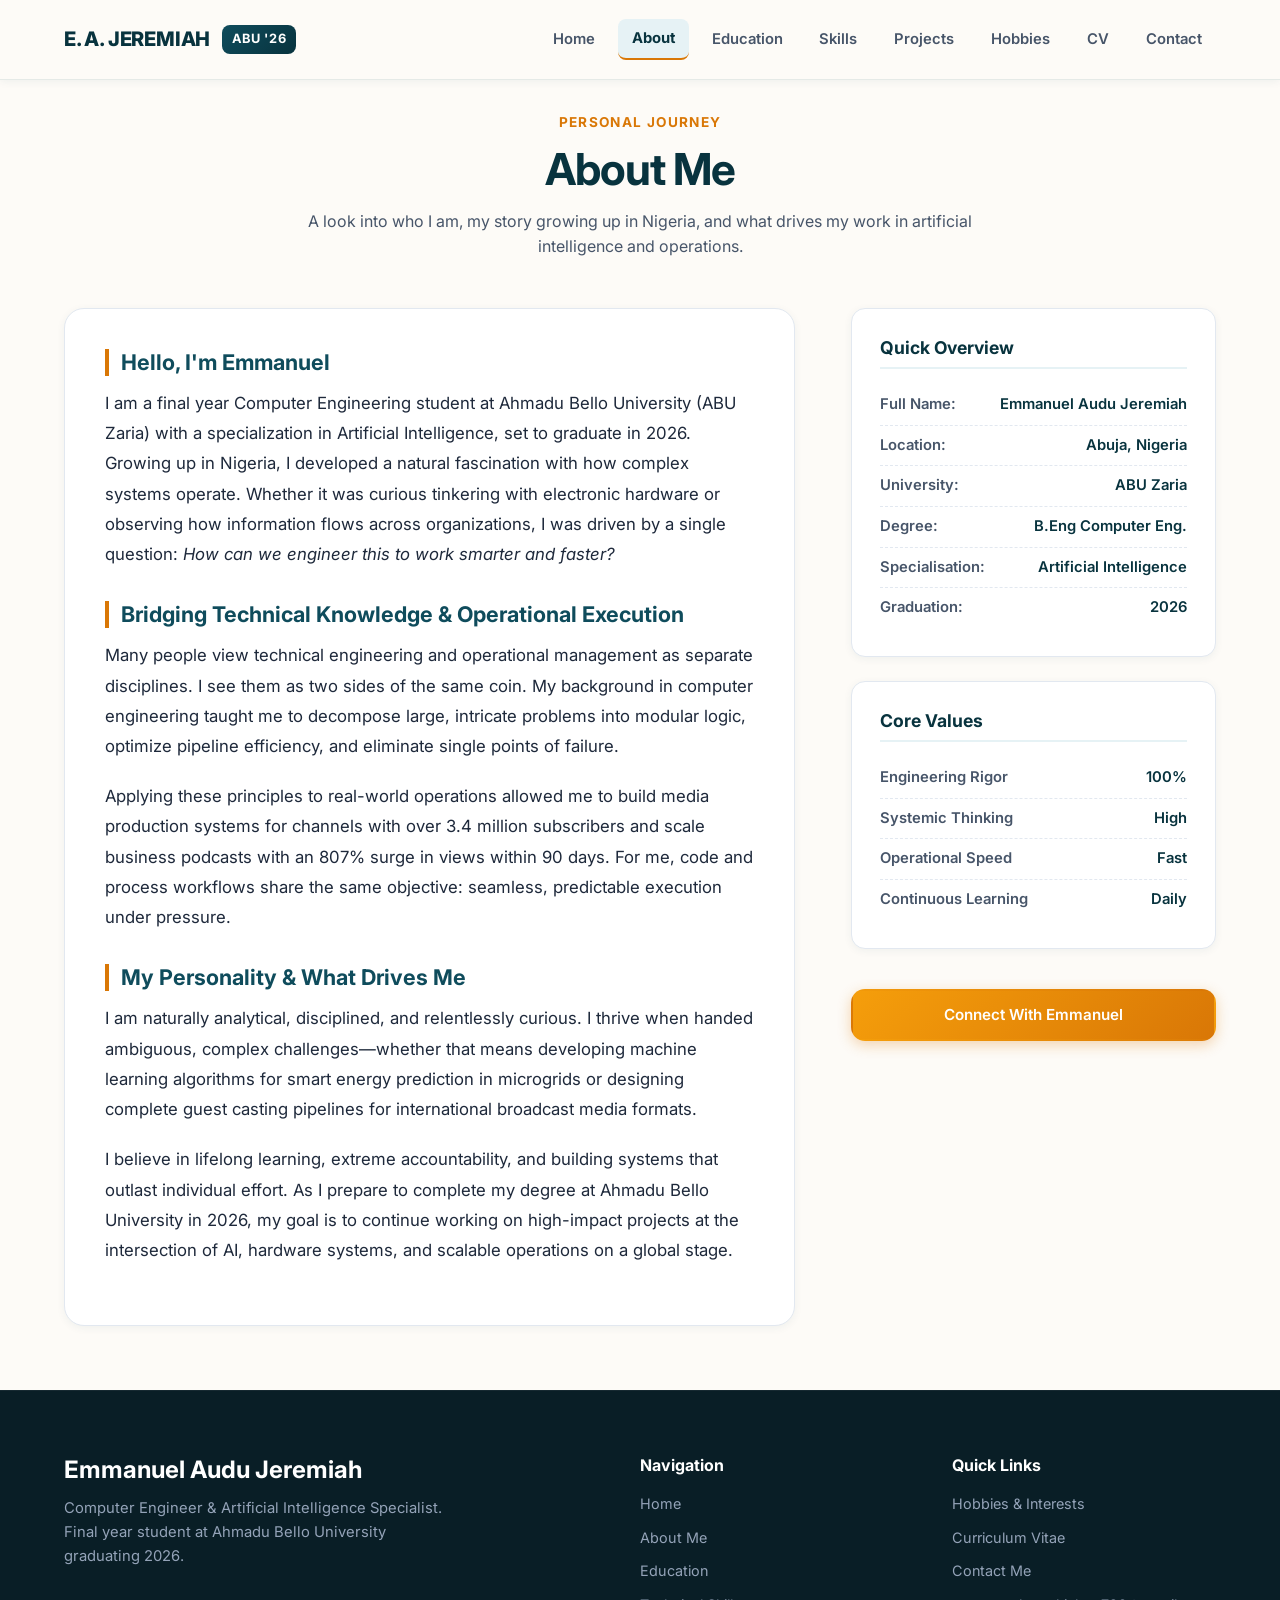
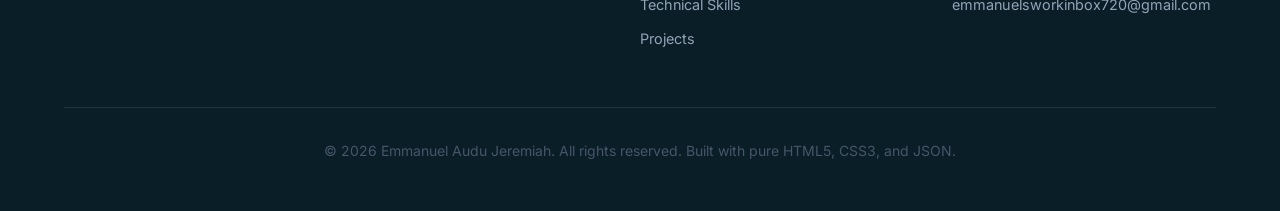
==== about.html @ a13f287c "Initial commit: Professional portfolio website for Emmanuel Audu Jeremiah" ====
<!DOCTYPE html>
<html lang="en">
<head>
  <meta charset="UTF-8">
  <meta name="viewport" content="width=device-width, initial-scale=1.0">
  <meta name="description" content="Learn about Emmanuel Audu Jeremiah — his background growing up in Nigeria, passion for AI, engineering principles, and professional philosophy.">
  <meta name="author" content="Emmanuel Audu Jeremiah">
  <title>About Me | Emmanuel Audu Jeremiah</title>
  
  <!-- CSS Stylesheet -->
  <link rel="stylesheet" href="assets/css/style.css">
</head>
<body>

  <!-- FIXED HEADER / NAVIGATION -->
  <header class="site-header">
    <div class="header-container">
      <a href="index.html" class="brand-logo" aria-label="Emmanuel Audu Jeremiah Homepage">
        <span>E. A. JEREMIAH</span>
        <span class="brand-badge">ABU '26</span>
      </a>

      <!-- CSS-Only Checkbox Hack for Mobile Navigation -->
      <input type="checkbox" id="nav-toggle" class="nav-toggle" aria-label="Toggle navigation menu">
      <label for="nav-toggle" class="nav-toggle-label">
        <span></span>
        <span></span>
        <span></span>
      </label>

      <nav class="nav-menu" role="navigation" aria-label="Main Navigation">
        <a href="index.html" class="nav-link">Home</a>
        <a href="about.html" class="nav-link active">About</a>
        <a href="education.html" class="nav-link">Education</a>
        <a href="skills.html" class="nav-link">Skills</a>
        <a href="projects.html" class="nav-link">Projects</a>
        <a href="hobbies.html" class="nav-link">Hobbies</a>
        <a href="cv.html" class="nav-link">CV</a>
        <a href="contact.html" class="nav-link">Contact</a>
      </nav>
    </div>
  </header>

  <!-- MAIN CONTENT AREA -->
  <main id="main-content">
    <div class="container">
      
      <div class="section-header">
        <span class="sub-heading">Personal Journey</span>
        <h1>About Me</h1>
        <p>A look into who I am, my story growing up in Nigeria, and what drives my work in artificial intelligence and operations.</p>
      </div>

      <div class="about-grid">
        
        <!-- MAIN ARTICLE STORY -->
        <article class="about-article">
          <h3>Hello, I'm Emmanuel</h3>
          <p>
            I am a final year Computer Engineering student at Ahmadu Bello University (ABU Zaria) with a specialization in Artificial Intelligence, set to graduate in 2026. Growing up in Nigeria, I developed a natural fascination with how complex systems operate. Whether it was curious tinkering with electronic hardware or observing how information flows across organizations, I was driven by a single question: <em>How can we engineer this to work smarter and faster?</em>
          </p>

          <h3>Bridging Technical Knowledge &amp; Operational Execution</h3>
          <p>
            Many people view technical engineering and operational management as separate disciplines. I see them as two sides of the same coin. My background in computer engineering taught me to decompose large, intricate problems into modular logic, optimize pipeline efficiency, and eliminate single points of failure.
          </p>
          <p>
            Applying these principles to real-world operations allowed me to build media production systems for channels with over 3.4 million subscribers and scale business podcasts with an 807% surge in views within 90 days. For me, code and process workflows share the same objective: seamless, predictable execution under pressure.
          </p>

          <h3>My Personality &amp; What Drives Me</h3>
          <p>
            I am naturally analytical, disciplined, and relentlessly curious. I thrive when handed ambiguous, complex challenges—whether that means developing machine learning algorithms for smart energy prediction in microgrids or designing complete guest casting pipelines for international broadcast media formats.
          </p>
          <p>
            I believe in lifelong learning, extreme accountability, and building systems that outlast individual effort. As I prepare to complete my degree at Ahmadu Bello University in 2026, my goal is to continue working on high-impact projects at the intersection of AI, hardware systems, and scalable operations on a global stage.
          </p>
        </article>

        <!-- SIDEBAR METADATA & QUICK FACTS -->
        <aside class="about-sidebar">
          <div class="sidebar-widget">
            <h4>Quick Overview</h4>
            <ul class="widget-list">
              <li><span class="label">Full Name:</span> <span class="value">Emmanuel Audu Jeremiah</span></li>
              <li><span class="label">Location:</span> <span class="value">Abuja, Nigeria</span></li>
              <li><span class="label">University:</span> <span class="value">ABU Zaria</span></li>
              <li><span class="label">Degree:</span> <span class="value">B.Eng Computer Eng.</span></li>
              <li><span class="label">Specialisation:</span> <span class="value">Artificial Intelligence</span></li>
              <li><span class="label">Graduation:</span> <span class="value">2026</span></li>
            </ul>
          </div>

          <div class="sidebar-widget">
            <h4>Core Values</h4>
            <ul class="widget-list">
              <li><span class="label">Engineering Rigor</span> <span class="value">100%</span></li>
              <li><span class="label">Systemic Thinking</span> <span class="value">High</span></li>
              <li><span class="label">Operational Speed</span> <span class="value">Fast</span></li>
              <li><span class="label">Continuous Learning</span> <span class="value">Daily</span></li>
            </ul>
          </div>

          <div style="text-align: center; margin-top: 1rem;">
            <a href="contact.html" class="btn btn-accent" style="width: 100%;">Connect With Emmanuel</a>
          </div>
        </aside>

      </div>

    </div>
  </main>

  <!-- SITE FOOTER -->
  <footer class="site-footer">
    <div class="container">
      <div class="footer-grid">
        <div class="footer-brand">
          <h3>Emmanuel Audu Jeremiah</h3>
          <p>Computer Engineer &amp; Artificial Intelligence Specialist. Final year student at Ahmadu Bello University graduating 2026.</p>
        </div>

        <div>
          <h4 class="footer-nav-title">Navigation</h4>
          <ul class="footer-links">
            <li><a href="index.html">Home</a></li>
            <li><a href="about.html">About Me</a></li>
            <li><a href="education.html">Education</a></li>
            <li><a href="skills.html">Technical Skills</a></li>
            <li><a href="projects.html">Projects</a></li>
          </ul>
        </div>

        <div>
          <h4 class="footer-nav-title">Quick Links</h4>
          <ul class="footer-links">
            <li><a href="hobbies.html">Hobbies &amp; Interests</a></li>
            <li><a href="cv.html">Curriculum Vitae</a></li>
            <li><a href="contact.html">Contact Me</a></li>
            <li><a href="mailto:emmanuelsworkinbox720@gmail.com">emmanuelsworkinbox720@gmail.com</a></li>
          </ul>
        </div>
      </div>

      <div class="footer-bottom">
        <p>&copy; 2026 Emmanuel Audu Jeremiah. All rights reserved. Built with pure HTML5, CSS3, and JSON.</p>
      </div>
    </div>
  </footer>

</body>
</html>
---- assets/css/style.css ----
/* ==========================================================================
   EMMANUEL AUDU JEREMIAH — PROFESSIONAL PORTFOLIO STYLESHEET
   Strict CSS3 — No JavaScript Required
   Palette: Deep Teal, Warm Orange Accent, Warm White, Dark Charcoal
   ========================================================================== */

@import url('https://fonts.googleapis.com/css2?family=Inter:wght@300;400;500;600;700;800;900&display=swap');

/* --------------------------------------------------------------------------
   1. DESIGN TOKENS & CUSTOM PROPERTIES
   -------------------------------------------------------------------------- */
:root {
  /* Color Palette */
  --primary: #0F4C5C;
  --primary-dark: #08333E;
  --primary-light: #1E6B7B;
  --primary-subtle: #E6F2F5;
  --primary-gradient: linear-gradient(135deg, #0F4C5C 0%, #08333E 100%);
  
  --accent: #D97706;
  --accent-hover: #B45309;
  --accent-light: #FEF3C7;
  --accent-gradient: linear-gradient(135deg, #F59E0B 0%, #D97706 100%);

  --bg-main: #FDFBF7;
  --bg-card: #FFFFFF;
  --bg-subtle: #F4F6F8;
  --bg-alt: #EBF1F3;
  --bg-dark: #091E26;

  --text-main: #1E293B;
  --text-muted: #475569;
  --text-light: #94A3B8;
  --text-white: #FFFFFF;

  --border-color: #E2E8F0;
  --border-focus: #0F4C5C;

  /* Typography */
  --font-family: 'Inter', -apple-system, BlinkMacSystemFont, 'Segoe UI', Roboto, sans-serif;
  
  /* Layout & Spacing */
  --container-max: 1200px;
  --header-height: 80px;

  /* Elevation & Shadows */
  --shadow-sm: 0 2px 8px rgba(15, 76, 92, 0.06);
  --shadow-md: 0 10px 25px rgba(15, 76, 92, 0.08);
  --shadow-lg: 0 20px 40px rgba(15, 76, 92, 0.12);
  --shadow-hover: 0 15px 35px rgba(15, 76, 92, 0.15);

  /* Border Radii */
  --radius-sm: 8px;
  --radius-md: 14px;
  --radius-lg: 20px;
  --radius-full: 9999px;

  /* Transitions */
  --transition-fast: all 0.2s ease-in-out;
  --transition-normal: all 0.3s cubic-bezier(0.4, 0, 0.2, 1);
  --transition-slow: all 0.5s cubic-bezier(0.4, 0, 0.2, 1);
}

/* --------------------------------------------------------------------------
   2. RESET & BASE STYLES
   -------------------------------------------------------------------------- */
*, *::before, *::after {
  box-sizing: border-box;
  margin: 0;
  padding: 0;
}

html {
  scroll-behavior: smooth;
  font-size: 16px;
}

body {
  font-family: var(--font-family);
  background-color: var(--bg-main);
  color: var(--text-main);
  line-height: 1.6;
  min-height: 100vh;
  display: flex;
  flex-direction: column;
  -webkit-font-smoothing: antialiased;
}

img {
  max-width: 100%;
  height: auto;
  display: block;
}

a {
  color: var(--primary);
  text-decoration: none;
  transition: var(--transition-fast);
}

a:hover, a:focus {
  color: var(--accent);
}

h1, h2, h3, h4, h5, h6 {
  color: var(--primary-dark);
  font-weight: 700;
  line-height: 1.25;
  margin-bottom: 0.75rem;
}

h1 { font-size: 2.75rem; letter-spacing: -0.02em; }
h2 { font-size: 2rem; letter-spacing: -0.01em; }
h3 { font-size: 1.35rem; }
h4 { font-size: 1.1rem; }

p {
  margin-bottom: 1rem;
  color: var(--text-muted);
}

.container {
  width: 100%;
  max-width: var(--container-max);
  margin: 0 auto;
  padding: 0 1.5rem;
}

main {
  flex: 1;
  padding-top: calc(var(--header-height) + 2rem);
  padding-bottom: 4rem;
}

/* --------------------------------------------------------------------------
   3. HEADER & MOBILE HAMBURGER NAVIGATION (CSS ONLY - CHECKBOX HACK)
   -------------------------------------------------------------------------- */
.site-header {
  position: fixed;
  top: 0;
  left: 0;
  right: 0;
  height: var(--header-height);
  background-color: rgba(253, 251, 247, 0.95);
  backdrop-filter: blur(12px);
  border-bottom: 1px solid rgba(15, 76, 92, 0.1);
  z-index: 1000;
  display: flex;
  align-items: center;
  box-shadow: var(--shadow-sm);
}

.header-container {
  display: flex;
  align-items: center;
  justify-content: space-between;
  width: 100%;
  max-width: var(--container-max);
  margin: 0 auto;
  padding: 0 1.5rem;
}

/* Brand Logo */
.brand-logo {
  display: flex;
  align-items: center;
  gap: 0.75rem;
  font-weight: 800;
  font-size: 1.25rem;
  color: var(--primary-dark);
  letter-spacing: -0.01em;
}

.brand-badge {
  background: var(--primary-gradient);
  color: var(--text-white);
  font-size: 0.8rem;
  font-weight: 700;
  padding: 0.25rem 0.6rem;
  border-radius: var(--radius-sm);
  letter-spacing: 0.05em;
}

/* Hide checkbox input */
.nav-toggle {
  display: none;
}

/* Mobile Hamburger Button Label */
.nav-toggle-label {
  display: none;
  cursor: pointer;
  padding: 0.5rem;
  z-index: 1001;
}

.nav-toggle-label span {
  display: block;
  width: 26px;
  height: 3px;
  margin: 5px 0;
  background-color: var(--primary-dark);
  border-radius: 3px;
  transition: var(--transition-normal);
}

/* Desktop Navigation Menu */
.nav-menu {
  display: flex;
  align-items: center;
  gap: 0.5rem;
  list-style: none;
}

.nav-link {
  display: inline-block;
  padding: 0.5rem 0.9rem;
  font-size: 0.925rem;
  font-weight: 600;
  color: var(--text-muted);
  border-radius: var(--radius-sm);
  transition: var(--transition-fast);
}

.nav-link:hover, .nav-link:focus {
  color: var(--primary-dark);
  background-color: var(--primary-subtle);
}

/* Active Nav Page Styling */
.nav-link.active {
  color: var(--primary-dark);
  background-color: var(--primary-subtle);
  border-bottom: 2px solid var(--accent);
  font-weight: 700;
}

/* --------------------------------------------------------------------------
   4. BUTTONS & UI UTILITIES
   -------------------------------------------------------------------------- */
.btn {
  display: inline-flex;
  align-items: center;
  justify-content: center;
  gap: 0.5rem;
  padding: 0.75rem 1.75rem;
  font-size: 0.95rem;
  font-weight: 600;
  border-radius: var(--radius-md);
  cursor: pointer;
  transition: var(--transition-normal);
  border: 2px solid transparent;
  text-align: center;
}

.btn-primary {
  background: var(--primary-gradient);
  color: var(--text-white);
  box-shadow: 0 4px 14px rgba(15, 76, 92, 0.3);
}

.btn-primary:hover, .btn-primary:focus {
  background: linear-gradient(135deg, #08333E 0%, #052129 100%);
  color: var(--text-white);
  transform: translateY(-2px);
  box-shadow: 0 6px 20px rgba(15, 76, 92, 0.4);
}

.btn-accent {
  background: var(--accent-gradient);
  color: var(--text-white);
  box-shadow: 0 4px 14px rgba(217, 119, 6, 0.3);
}

.btn-accent:hover, .btn-accent:focus {
  background: linear-gradient(135deg, #B45309 0%, #92400E 100%);
  color: var(--text-white);
  transform: translateY(-2px);
  box-shadow: 0 6px 20px rgba(217, 119, 6, 0.4);
}

.btn-outline {
  background-color: transparent;
  color: var(--primary);
  border-color: var(--primary);
}

.btn-outline:hover, .btn-outline:focus {
  background-color: var(--primary);
  color: var(--text-white);
  transform: translateY(-2px);
}

.badge {
  display: inline-block;
  padding: 0.25rem 0.75rem;
  font-size: 0.8rem;
  font-weight: 600;
  border-radius: var(--radius-full);
  background-color: var(--primary-subtle);
  color: var(--primary-dark);
}

.badge-accent {
  background-color: var(--accent-light);
  color: var(--accent-hover);
}

.section-header {
  text-align: center;
  max-width: 700px;
  margin: 0 auto 3rem auto;
}

.section-header .sub-heading {
  color: var(--accent);
  font-weight: 700;
  text-transform: uppercase;
  font-size: 0.85rem;
  letter-spacing: 0.1em;
  margin-bottom: 0.5rem;
  display: block;
}

/* --------------------------------------------------------------------------
   5. PAGE 1 — HERO & HOMEPAGE ANIMATIONS
   -------------------------------------------------------------------------- */
.hero-section {
  display: grid;
  grid-template-columns: 1fr 1fr;
  gap: 3rem;
  align-items: center;
  padding: 3rem 0 4rem 0;
}

.hero-content {
  animation: fadeInUp 0.8s ease-out forwards;
}

.hero-badge-wrapper {
  margin-bottom: 1.25rem;
}

.hero-title {
  font-size: 3.25rem;
  font-weight: 900;
  line-height: 1.15;
  color: var(--primary-dark);
  margin-bottom: 1.25rem;
  letter-spacing: -0.03em;
}

.hero-title .highlight {
  color: var(--accent);
  position: relative;
  display: inline-block;
}

.hero-tagline {
  font-size: 1.25rem;
  font-weight: 600;
  color: var(--primary-light);
  margin-bottom: 1.25rem;
}

.hero-intro {
  font-size: 1.05rem;
  color: var(--text-muted);
  margin-bottom: 2rem;
  line-height: 1.7;
}

.hero-ctas {
  display: flex;
  flex-wrap: wrap;
  gap: 1rem;
}

.hero-image-wrapper {
  position: relative;
  display: flex;
  justify-content: center;
  align-items: center;
  animation: floatIn 1s ease-out forwards;
}

.hero-image-frame {
  position: relative;
  width: 100%;
  max-width: 420px;
  border-radius: var(--radius-lg);
  overflow: hidden;
  box-shadow: var(--shadow-lg);
  border: 4px solid var(--bg-card);
  transition: var(--transition-normal);
}

.hero-image-frame img {
  width: 100%;
  height: auto;
  object-fit: cover;
  display: block;
  transition: var(--transition-slow);
}

.hero-image-frame:hover img {
  transform: scale(1.03);
}

/* Decorative backdrop blur circle */
.hero-image-wrapper::before {
  content: '';
  position: absolute;
  width: 320px;
  height: 320px;
  background: radial-gradient(circle, rgba(217, 119, 6, 0.15) 0%, rgba(15, 76, 92, 0.05) 70%);
  border-radius: 50%;
  z-index: -1;
  filter: blur(40px);
}

/* Quick Metrics Bar */
.metrics-grid {
  display: grid;
  grid-template-columns: repeat(auto-fit, minmax(220px, 1fr));
  gap: 1.5rem;
  margin-top: 3rem;
}

.metric-card {
  background-color: var(--bg-card);
  padding: 1.75rem 1.5rem;
  border-radius: var(--radius-md);
  border: 1px solid var(--border-color);
  box-shadow: var(--shadow-sm);
  transition: var(--transition-normal);
  text-align: center;
}

.metric-card:hover {
  transform: translateY(-4px);
  box-shadow: var(--shadow-md);
  border-color: var(--primary-light);
}

.metric-number {
  font-size: 2.25rem;
  font-weight: 800;
  color: var(--primary);
  line-height: 1;
  margin-bottom: 0.5rem;
}

.metric-card:nth-child(2) .metric-number {
  color: var(--accent);
}

.metric-label {
  font-size: 0.9rem;
  font-weight: 600;
  color: var(--text-muted);
}

/* Keyframe Animations */
@keyframes fadeInUp {
  from {
    opacity: 0;
    transform: translateY(30px);
  }
  to {
    opacity: 1;
    transform: translateY(0);
  }
}

@keyframes floatIn {
  from {
    opacity: 0;
    transform: scale(0.95) translateY(20px);
  }
  to {
    opacity: 1;
    transform: scale(1) translateY(0);
  }
}

/* --------------------------------------------------------------------------
   6. PAGE 2 — ABOUT ME
   -------------------------------------------------------------------------- */
.about-grid {
  display: grid;
  grid-template-columns: 2fr 1fr;
  gap: 3.5rem;
  align-items: start;
}

.about-article {
  background-color: var(--bg-card);
  padding: 2.5rem;
  border-radius: var(--radius-lg);
  border: 1px solid var(--border-color);
  box-shadow: var(--shadow-sm);
}

.about-article h3 {
  color: var(--primary);
  margin-top: 2rem;
  margin-bottom: 0.75rem;
  border-left: 4px solid var(--accent);
  padding-left: 0.75rem;
}

.about-article h3:first-of-type {
  margin-top: 0;
}

.about-article p {
  font-size: 1.05rem;
  line-height: 1.8;
  color: var(--text-main);
  margin-bottom: 1.25rem;
}

.about-sidebar {
  display: flex;
  flex-direction: column;
  gap: 1.5rem;
}

.sidebar-widget {
  background-color: var(--bg-card);
  padding: 1.75rem;
  border-radius: var(--radius-md);
  border: 1px solid var(--border-color);
  box-shadow: var(--shadow-sm);
}

.sidebar-widget h4 {
  color: var(--primary-dark);
  margin-bottom: 1rem;
  padding-bottom: 0.5rem;
  border-bottom: 2px solid var(--primary-subtle);
}

.widget-list {
  list-style: none;
}

.widget-list li {
  padding: 0.5rem 0;
  border-bottom: 1px dashed var(--border-color);
  display: flex;
  justify-content: space-between;
  font-size: 0.925rem;
}

.widget-list li:last-child {
  border-bottom: none;
}

.widget-list .label {
  font-weight: 600;
  color: var(--text-muted);
}

.widget-list .value {
  font-weight: 600;
  color: var(--primary-dark);
}

/* --------------------------------------------------------------------------
   7. PAGE 3 — EDUCATIONAL BACKGROUND & FINAL YEAR PROJECT
   -------------------------------------------------------------------------- */
.timeline-card {
  background-color: var(--bg-card);
  border-radius: var(--radius-lg);
  border: 1px solid var(--border-color);
  padding: 2.5rem;
  margin-bottom: 3rem;
  box-shadow: var(--shadow-sm);
  position: relative;
  overflow: hidden;
}

.timeline-card::before {
  content: '';
  position: absolute;
  top: 0;
  left: 0;
  width: 6px;
  height: 100%;
  background: var(--primary-gradient);
}

.edu-header {
  display: flex;
  justify-content: space-between;
  align-items: flex-start;
  flex-wrap: wrap;
  gap: 1rem;
  margin-bottom: 1.5rem;
}

.edu-title h3 {
  font-size: 1.6rem;
  color: var(--primary-dark);
  margin-bottom: 0.25rem;
}

.edu-institution {
  font-size: 1.1rem;
  font-weight: 600;
  color: var(--accent);
}

.edu-date {
  background-color: var(--primary-subtle);
  color: var(--primary-dark);
  font-weight: 700;
  padding: 0.35rem 0.9rem;
  border-radius: var(--radius-full);
  font-size: 0.875rem;
}

.coursework-grid {
  display: grid;
  grid-template-columns: repeat(auto-fit, minmax(240px, 1fr));
  gap: 1.25rem;
  margin-top: 1.5rem;
}

.course-card {
  background-color: var(--bg-subtle);
  padding: 1.25rem;
  border-radius: var(--radius-md);
  border-left: 3px solid var(--primary);
  transition: var(--transition-fast);
}

.course-card:hover {
  background-color: var(--primary-subtle);
  transform: translateX(4px);
}

.course-card h4 {
  color: var(--primary-dark);
  margin-bottom: 0.35rem;
}

.course-card p {
  font-size: 0.875rem;
  color: var(--text-muted);
  margin-bottom: 0;
}

.fyp-highlight-box {
  background: linear-gradient(135deg, rgba(15, 76, 92, 0.04) 0%, rgba(217, 119, 6, 0.04) 100%);
  border: 2px solid var(--primary-light);
  border-radius: var(--radius-lg);
  padding: 2.5rem;
  margin-top: 3rem;
}

.fyp-badge {
  display: inline-block;
  background: var(--accent-gradient);
  color: var(--text-white);
  font-weight: 700;
  font-size: 0.8rem;
  padding: 0.3rem 0.8rem;
  border-radius: var(--radius-sm);
  text-transform: uppercase;
  letter-spacing: 0.08em;
  margin-bottom: 1rem;
}

/* --------------------------------------------------------------------------
   8. PAGE 4 — TECHNICAL SKILLS GRID
   -------------------------------------------------------------------------- */
.skills-container {
  display: flex;
  flex-direction: column;
  gap: 2.5rem;
}

.skills-category-block {
  background-color: var(--bg-card);
  border-radius: var(--radius-lg);
  border: 1px solid var(--border-color);
  padding: 2rem;
  box-shadow: var(--shadow-sm);
}

.skills-category-title {
  display: flex;
  align-items: center;
  gap: 0.75rem;
  font-size: 1.35rem;
  color: var(--primary-dark);
  margin-bottom: 1.5rem;
  padding-bottom: 0.75rem;
  border-bottom: 2px solid var(--bg-subtle);
}

.skills-grid {
  display: grid;
  grid-template-columns: repeat(auto-fill, minmax(200px, 1fr));
  gap: 1rem;
}

.skill-pill {
  display: flex;
  align-items: center;
  justify-content: space-between;
  padding: 0.85rem 1.25rem;
  background-color: var(--bg-subtle);
  border: 1px solid var(--border-color);
  border-radius: var(--radius-md);
  font-weight: 600;
  color: var(--text-main);
  transition: var(--transition-normal);
}

.skill-pill:hover, .skill-pill:focus-within {
  background-color: var(--primary);
  color: var(--text-white);
  border-color: var(--primary-dark);
  transform: translateY(-3px);
  box-shadow: var(--shadow-md);
}

.skill-pill .dot {
  width: 8px;
  height: 8px;
  border-radius: 50%;
  background-color: var(--accent);
}

.skill-pill:hover .dot {
  background-color: var(--text-white);
}

/* --------------------------------------------------------------------------
   9. PAGE 5 — PROJECTS (CSS GRID & HOVER EFFECTS)
   -------------------------------------------------------------------------- */
.projects-grid {
  display: grid;
  grid-template-columns: repeat(auto-fit, minmax(320px, 1fr));
  gap: 2rem;
}

.project-card {
  background-color: var(--bg-card);
  border-radius: var(--radius-lg);
  border: 1px solid var(--border-color);
  overflow: hidden;
  box-shadow: var(--shadow-sm);
  display: flex;
  flex-direction: column;
  transition: var(--transition-normal);
  position: relative;
}

.project-card:hover, .project-card:focus-within {
  transform: translateY(-8px);
  box-shadow: var(--shadow-hover);
  border-color: var(--primary-light);
}

.project-image-container {
  position: relative;
  width: 100%;
  height: 220px;
  overflow: hidden;
  background-color: var(--bg-dark);
}

.project-image-container img {
  width: 100%;
  height: 100%;
  object-fit: cover;
  transition: var(--transition-slow);
}

.project-card:hover .project-image-container img {
  transform: scale(1.08);
}

.project-category-tag {
  position: absolute;
  top: 1rem;
  left: 1rem;
  background: rgba(15, 76, 92, 0.9);
  backdrop-filter: blur(6px);
  color: var(--text-white);
  font-size: 0.75rem;
  font-weight: 700;
  padding: 0.3rem 0.75rem;
  border-radius: var(--radius-sm);
  text-transform: uppercase;
  letter-spacing: 0.05em;
}

.project-body {
  padding: 1.75rem;
  display: flex;
  flex-direction: column;
  flex: 1;
}

.project-date {
  font-size: 0.85rem;
  font-weight: 600;
  color: var(--accent);
  margin-bottom: 0.35rem;
}

.project-title {
  font-size: 1.35rem;
  color: var(--primary-dark);
  margin-bottom: 0.75rem;
}

.project-description {
  font-size: 0.95rem;
  color: var(--text-muted);
  line-height: 1.6;
  margin-bottom: 1.25rem;
  flex: 1;
}

.project-highlights-list {
  list-style: none;
  margin-top: auto;
  padding-top: 1rem;
  border-top: 1px solid var(--border-color);
}

.project-highlights-list li {
  font-size: 0.85rem;
  color: var(--text-main);
  padding: 0.25rem 0;
  position: relative;
  padding-left: 1.25rem;
}

.project-highlights-list li::before {
  content: '✓';
  position: absolute;
  left: 0;
  color: var(--accent);
  font-weight: 800;
}

/* --------------------------------------------------------------------------
   10. PAGE 6 — HOBBIES AND INTERESTS
   -------------------------------------------------------------------------- */
.hobbies-grid {
  display: grid;
  grid-template-columns: repeat(auto-fit, minmax(320px, 1fr));
  gap: 2rem;
}

.hobby-card {
  background-color: var(--bg-card);
  border-radius: var(--radius-lg);
  border: 1px solid var(--border-color);
  padding: 2rem;
  box-shadow: var(--shadow-sm);
  transition: var(--transition-normal);
  display: flex;
  flex-direction: column;
}

.hobby-card:hover {
  transform: translateY(-6px);
  box-shadow: var(--shadow-md);
  border-color: var(--accent);
}

.hobby-icon {
  width: 54px;
  height: 54px;
  border-radius: var(--radius-md);
  background: var(--primary-subtle);
  color: var(--primary);
  display: flex;
  align-items: center;
  justify-content: center;
  font-size: 1.75rem;
  margin-bottom: 1.25rem;
}

.hobby-card:nth-child(2n) .hobby-icon {
  background: var(--accent-light);
  color: var(--accent-hover);
}

.hobby-title {
  font-size: 1.3rem;
  color: var(--primary-dark);
  margin-bottom: 0.75rem;
}

.hobby-desc {
  font-size: 0.975rem;
  color: var(--text-muted);
  line-height: 1.7;
}

/* --------------------------------------------------------------------------
   11. PAGE 7 — CURRICULUM VITAE & PRINT STYLESHEET
   -------------------------------------------------------------------------- */
.cv-container {
  background-color: var(--bg-card);
  border-radius: var(--radius-lg);
  border: 1px solid var(--border-color);
  padding: 3.5rem;
  box-shadow: var(--shadow-md);
  max-width: 900px;
  margin: 0 auto;
}

.cv-top-bar {
  display: flex;
  justify-content: space-between;
  align-items: center;
  margin-bottom: 2.5rem;
  padding-bottom: 1.5rem;
  border-bottom: 2px solid var(--border-color);
}

.cv-header-info h1 {
  font-size: 2.5rem;
  color: var(--primary-dark);
  margin-bottom: 0.25rem;
}

.cv-header-info .subtitle {
  font-size: 1.2rem;
  font-weight: 600;
  color: var(--accent);
  margin-bottom: 0.5rem;
}

.cv-contact-meta {
  display: flex;
  flex-wrap: wrap;
  gap: 1.25rem;
  font-size: 0.9rem;
  color: var(--text-muted);
}

.cv-section {
  margin-bottom: 2.5rem;
}

.cv-section-title {
  font-size: 1.35rem;
  color: var(--primary-dark);
  text-transform: uppercase;
  letter-spacing: 0.05em;
  padding-bottom: 0.5rem;
  border-bottom: 2px solid var(--primary);
  margin-bottom: 1.25rem;
}

.cv-job-item, .cv-edu-item {
  margin-bottom: 1.75rem;
}

.cv-job-header {
  display: flex;
  justify-content: space-between;
  align-items: baseline;
  flex-wrap: wrap;
  margin-bottom: 0.35rem;
}

.cv-job-title {
  font-size: 1.15rem;
  font-weight: 700;
  color: var(--text-main);
}

.cv-company {
  color: var(--primary);
  font-weight: 600;
}

.cv-date {
  font-size: 0.875rem;
  font-weight: 600;
  color: var(--text-muted);
}

.cv-job-desc {
  font-size: 0.95rem;
  color: var(--text-muted);
  line-height: 1.6;
}

/* Print CSS Media Query */
@media print {
  /* Hide non-printable elements */
  .site-header, .site-footer, .no-print, .btn, .cv-top-bar a {
    display: none !important;
  }

  body {
    background-color: #FFFFFF !important;
    color: #000000 !important;
    font-size: 12pt;
    line-height: 1.4;
  }

  main {
    padding-top: 0 !important;
    padding-bottom: 0 !important;
  }

  .cv-container {
    box-shadow: none !important;
    border: none !important;
    padding: 0 !important;
    max-width: 100% !important;
  }

  .cv-section {
    page-break-inside: avoid;
    margin-bottom: 1.5rem;
  }

  .cv-section-title {
    border-bottom-color: #000000 !important;
    color: #000000 !important;
  }

  a {
    color: #000000 !important;
    text-decoration: none !important;
  }
}

/* --------------------------------------------------------------------------
   12. PAGE 8 — CONTACT ME & PURE CSS FORM
   -------------------------------------------------------------------------- */
.contact-grid {
  display: grid;
  grid-template-columns: 1fr 1.25fr;
  gap: 3rem;
  align-items: start;
}

.contact-info-card {
  background-color: var(--bg-card);
  padding: 2.5rem;
  border-radius: var(--radius-lg);
  border: 1px solid var(--border-color);
  box-shadow: var(--shadow-sm);
}

.contact-method-item {
  display: flex;
  align-items: flex-start;
  gap: 1.25rem;
  margin-bottom: 1.75rem;
}

.contact-icon {
  width: 48px;
  height: 48px;
  border-radius: var(--radius-md);
  background-color: var(--primary-subtle);
  color: var(--primary);
  display: flex;
  align-items: center;
  justify-content: center;
  font-size: 1.25rem;
  flex-shrink: 0;
}

.contact-method-details h4 {
  font-size: 1rem;
  margin-bottom: 0.2rem;
  color: var(--primary-dark);
}

.contact-method-details p, .contact-method-details a {
  font-size: 0.95rem;
  color: var(--text-muted);
}

/* Pure CSS Contact Form */
.contact-form-card {
  background-color: var(--bg-card);
  padding: 2.5rem;
  border-radius: var(--radius-lg);
  border: 1px solid var(--border-color);
  box-shadow: var(--shadow-sm);
}

.form-group {
  margin-bottom: 1.5rem;
}

.form-label {
  display: block;
  font-size: 0.9rem;
  font-weight: 600;
  color: var(--primary-dark);
  margin-bottom: 0.5rem;
}

.form-input, .form-textarea {
  width: 100%;
  padding: 0.85rem 1rem;
  font-family: var(--font-family);
  font-size: 0.95rem;
  color: var(--text-main);
  background-color: var(--bg-subtle);
  border: 1px solid var(--border-color);
  border-radius: var(--radius-md);
  transition: var(--transition-fast);
}

.form-input:focus, .form-textarea:focus {
  outline: none;
  border-color: var(--primary);
  background-color: var(--bg-card);
  box-shadow: 0 0 0 3px rgba(15, 76, 92, 0.15);
}

.form-textarea {
  resize: vertical;
  min-height: 140px;
}

/* --------------------------------------------------------------------------
   13. FOOTER
   -------------------------------------------------------------------------- */
.site-footer {
  background-color: var(--bg-dark);
  color: var(--text-light);
  padding: 4rem 0 2rem 0;
  border-top: 1px solid rgba(255, 255, 255, 0.05);
}

.footer-grid {
  display: grid;
  grid-template-columns: 2fr 1fr 1fr;
  gap: 3rem;
  margin-bottom: 3rem;
}

.footer-brand h3 {
  color: var(--text-white);
  font-size: 1.5rem;
  margin-bottom: 0.75rem;
}

.footer-brand p {
  color: var(--text-light);
  max-width: 400px;
  font-size: 0.925rem;
}

.footer-nav-title {
  color: var(--text-white);
  font-size: 1rem;
  font-weight: 700;
  margin-bottom: 1rem;

}

.footer-links {
  list-style: none;
}

.footer-links li {
  margin-bottom: 0.5rem;
}

.footer-links a {
  color: var(--text-light);
  font-size: 0.9rem;
}

.footer-links a:hover {
  color: var(--accent);
}

.footer-bottom {
  text-align: center;
  padding-top: 2rem;
  border-top: 1px solid rgba(255, 255, 255, 0.1);
  font-size: 0.875rem;
  color: var(--text-light);
}

/* --------------------------------------------------------------------------
   14. RESPONSIVE MEDIA QUERIES (MOBILE-FIRST BREAKPOINTS)
   -------------------------------------------------------------------------- */
@media (max-width: 992px) {
  .hero-section {
    grid-template-columns: 1fr;
    text-align: center;
    gap: 2.5rem;
  }

  .hero-ctas {
    justify-content: center;
  }

  .hero-title {
    font-size: 2.5rem;
  }

  .about-grid, .contact-grid {
    grid-template-columns: 1fr;
  }

  .footer-grid {
    grid-template-columns: 1fr 1fr;
  }
}

@media (max-width: 768px) {
  /* Mobile Navigation Hamburger via Checkbox Hack */
  .nav-toggle-label {
    display: block;
  }

  .nav-menu {
    position: fixed;
    top: var(--header-height);
    left: 0;
    right: 0;
    background-color: var(--bg-card);
    flex-direction: column;
    align-items: stretch;
    padding: 1.5rem;
    gap: 0.75rem;
    border-bottom: 1px solid var(--border-color);
    box-shadow: var(--shadow-lg);
    opacity: 0;
    visibility: hidden;
    transform: translateY(-10px);
    transition: var(--transition-normal);
  }

  /* Show menu when checkbox is checked */
  .nav-toggle:checked ~ .nav-menu {
    opacity: 1;
    visibility: visible;
    transform: translateY(0);
  }

  /* Animate hamburger to X when checked */
  .nav-toggle:checked ~ .nav-toggle-label span:nth-child(1) {
    transform: rotate(45deg) translate(5px, 6px);
  }
  .nav-toggle:checked ~ .nav-toggle-label span:nth-child(2) {
    opacity: 0;
  }
  .nav-toggle:checked ~ .nav-toggle-label span:nth-child(3) {
    transform: rotate(-45deg) translate(5px, -6px);
  }

  .nav-link {
    padding: 0.75rem 1rem;
    font-size: 1rem;
  }

  h1 { font-size: 2.25rem; }
  h2 { font-size: 1.75rem; }

  .footer-grid {
    grid-template-columns: 1fr;
  }

  .cv-container {
    padding: 1.75rem;
  }
}
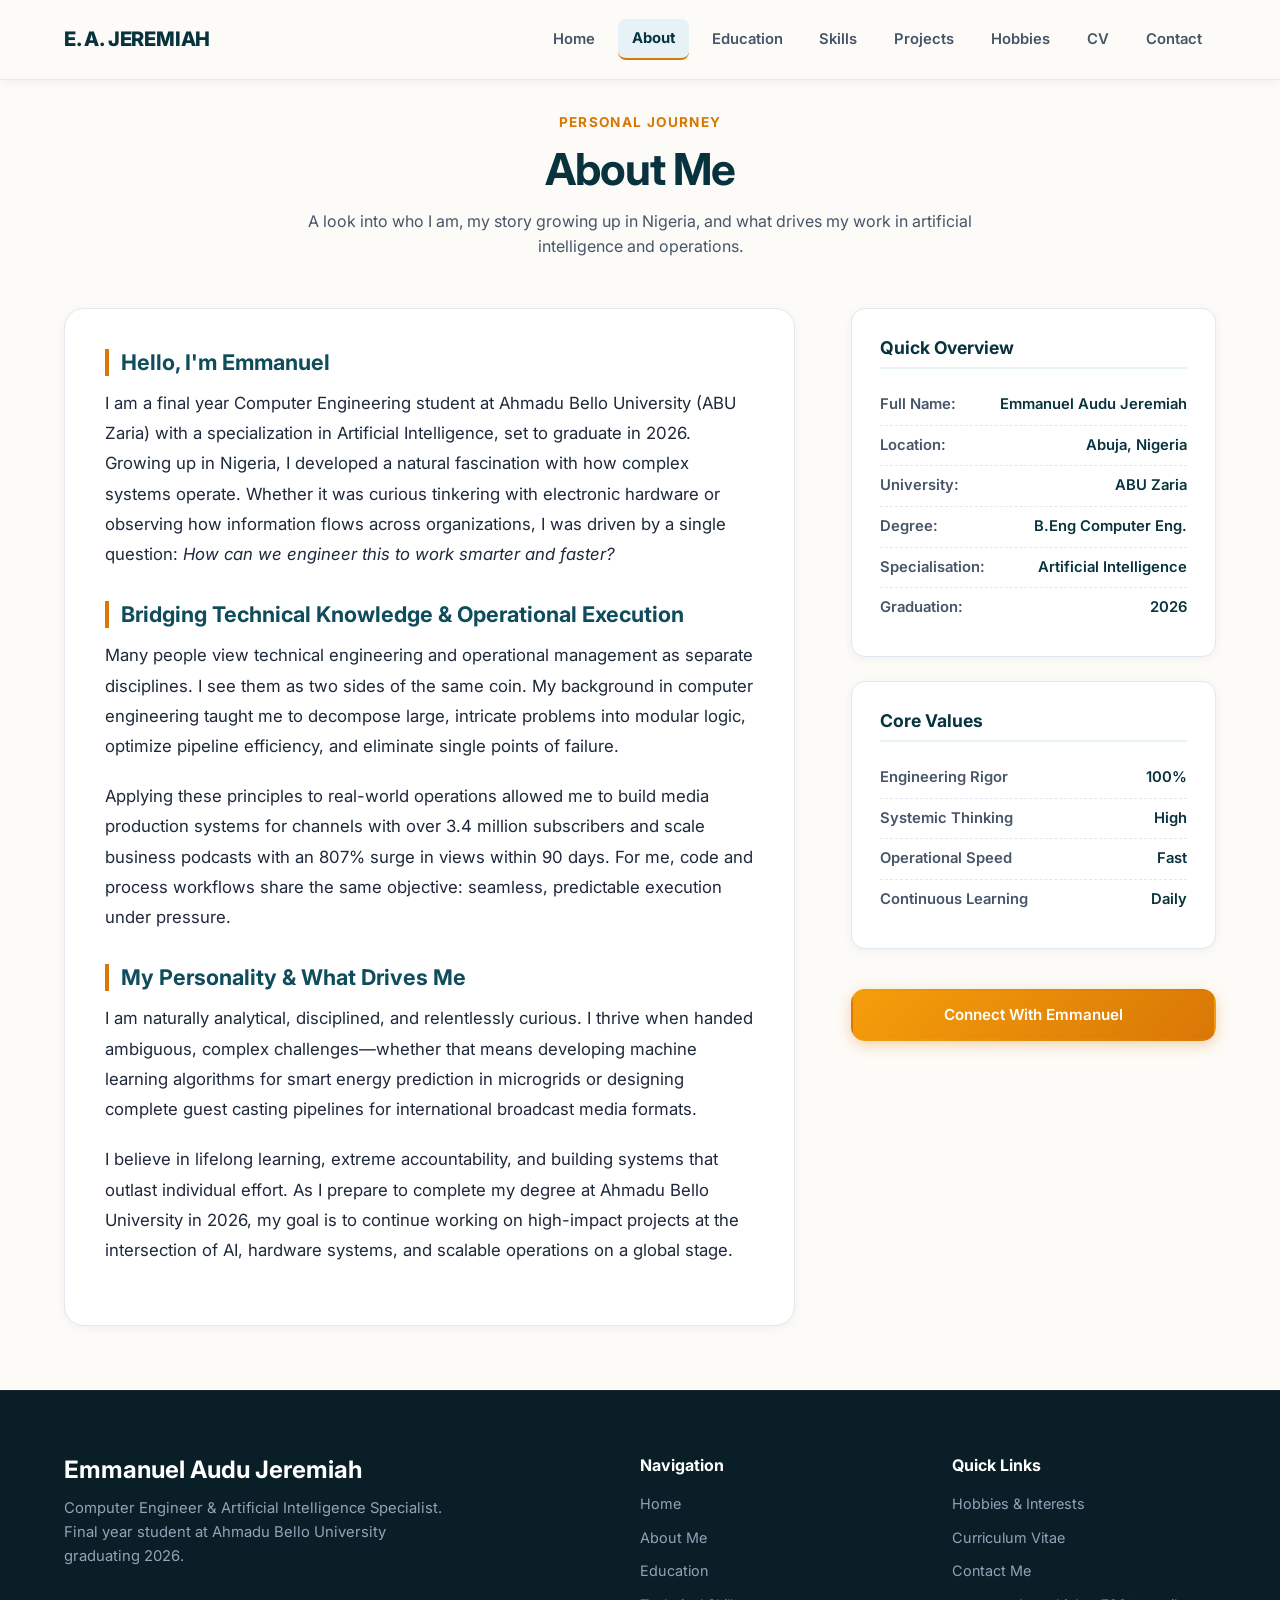
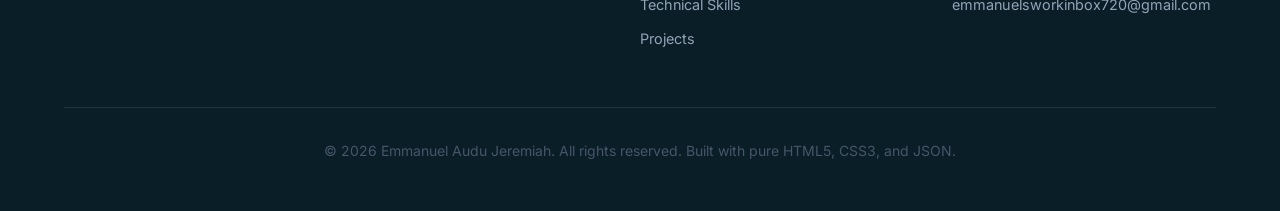
==== commit f667726a: "Update logo section, remove homepage hero badge, and update contact form copy" ====
--- a/about.html
+++ b/about.html
@@ -17,7 +17,6 @@
     <div class="header-container">
       <a href="index.html" class="brand-logo" aria-label="Emmanuel Audu Jeremiah Homepage">
         <span>E. A. JEREMIAH</span>
-        <span class="brand-badge">ABU '26</span>
       </a>
 
       <!-- CSS-Only Checkbox Hack for Mobile Navigation -->
